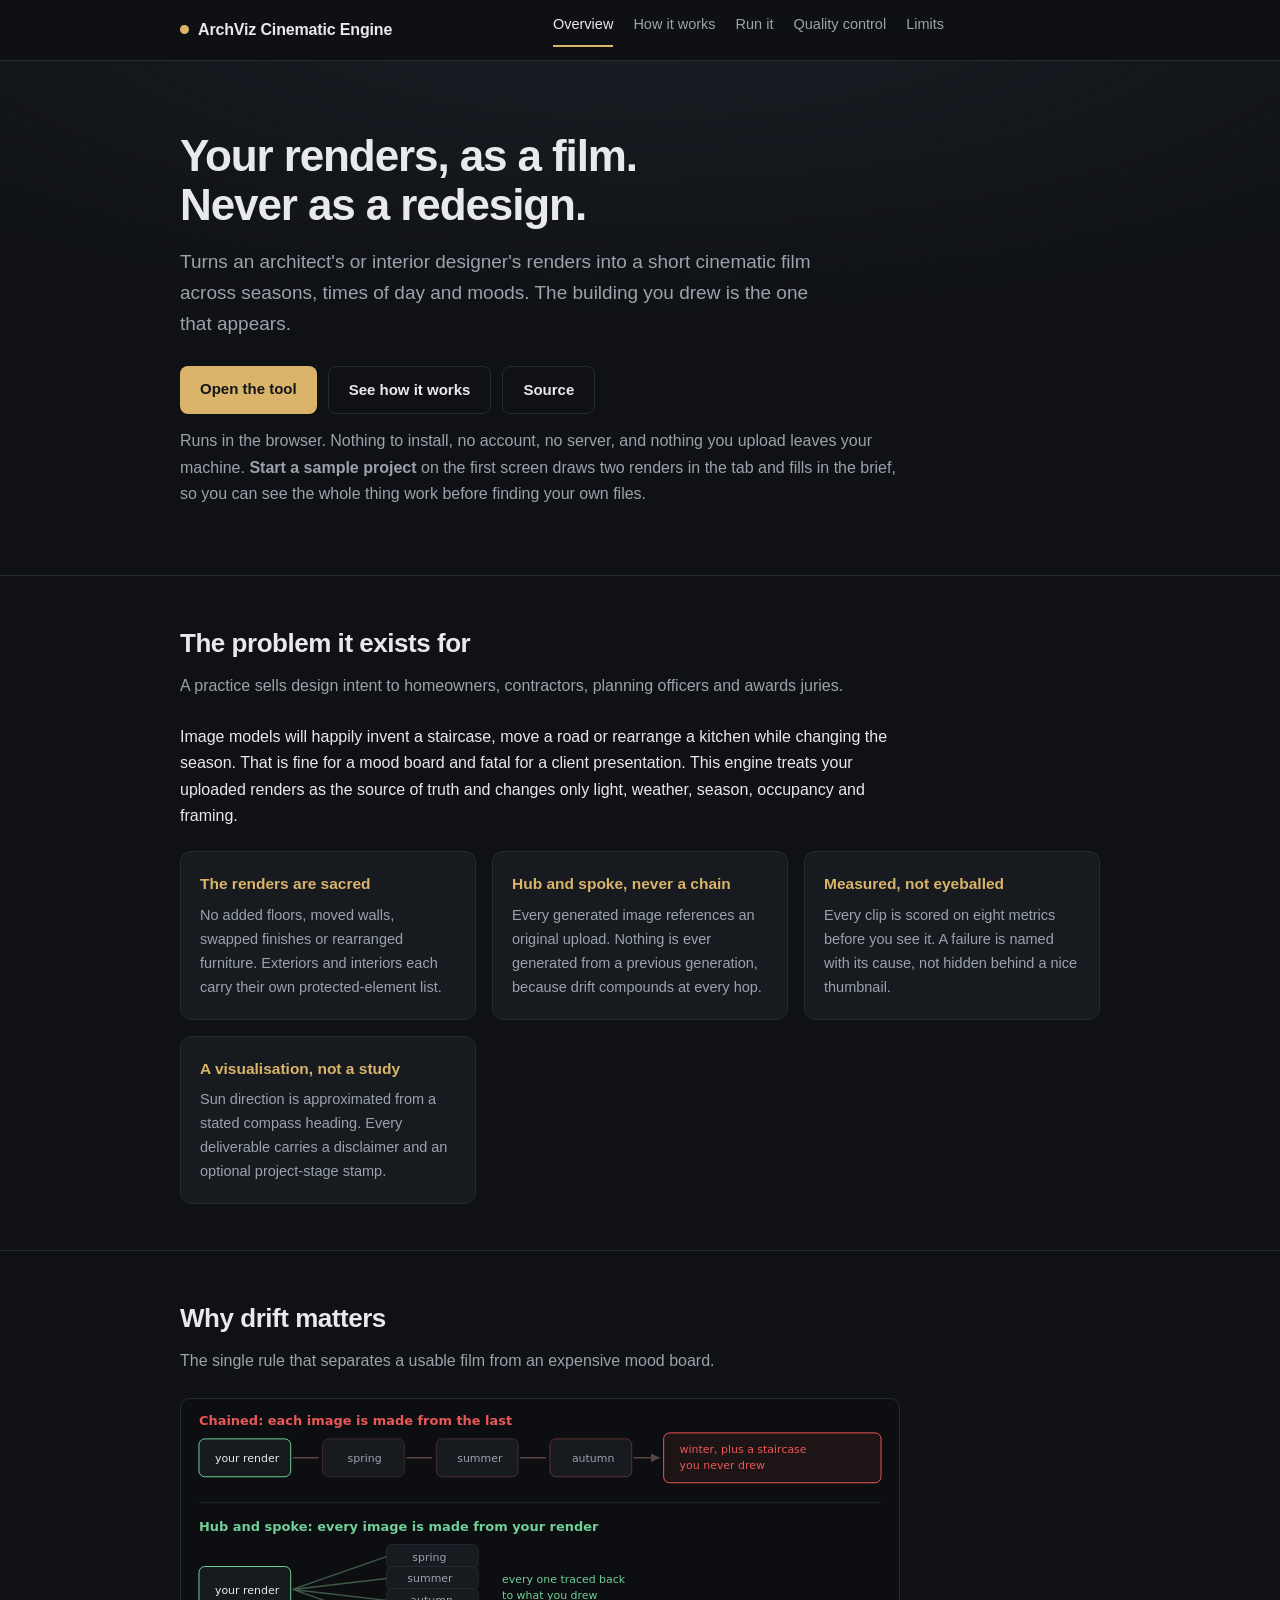
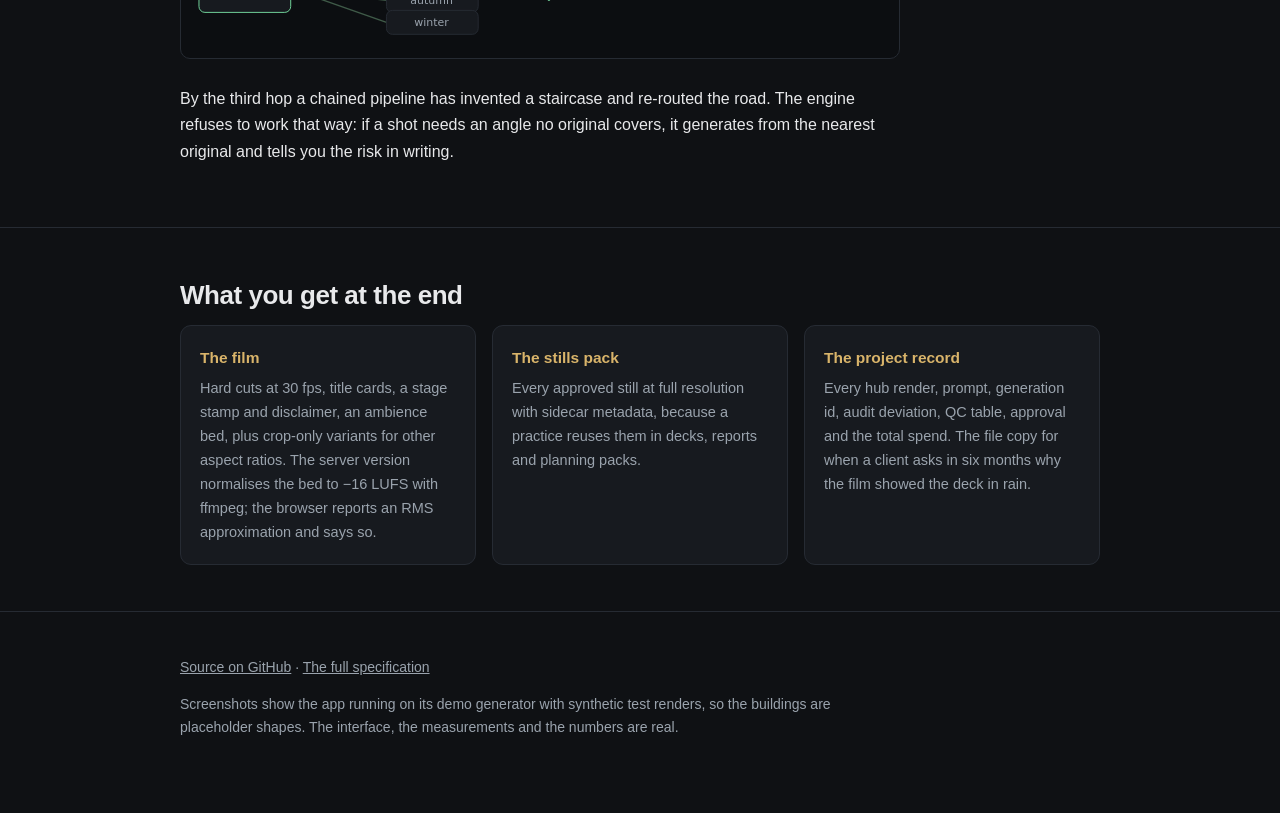
==== docs/about/index.html @ 9a4f6e8f "Put the working tool at the site root, and fix the upload button Two things the user hit, both real." ====
<!doctype html>
<html lang="en">
<head>
<meta charset="utf-8">
<meta name="viewport" content="width=device-width, initial-scale=1">
<title>ArchViz Cinematic Engine</title>
<meta name="description" content="Turns an architect's or interior designer's renders into a short cinematic film across seasons and times of day, without ever redesigning the building.">
<link rel="stylesheet" href="style.css">
<link rel="icon" href="data:image/svg+xml,<svg xmlns=%22http://www.w3.org/2000/svg%22 viewBox=%220 0 32 32%22><circle cx=%2216%22 cy=%2216%22 r=%2210%22 fill=%22%23d9b46a%22/></svg>">
</head>
<body>
<header class="nav"><div class="wrap">
  <a class="brand" href="index.html"><span class="dot"></span> ArchViz Cinematic Engine</a>
  <nav><a href="index.html" aria-current="page">Overview</a><a href="how-it-works.html">How it works</a><a href="running.html">Run it</a><a href="quality.html">Quality control</a><a href="limits.html">Limits</a><a class="navcta" href="../">Open the tool &rarr;</a></nav>
</div></header>

<div class="hero"><div class="wrap">
  <h1>Your renders, as a film.<br>Never as a redesign.</h1>
  <p class="lede">Turns an architect's or interior designer's renders into a short cinematic film across seasons, times of day and moods. The building you drew is the one that appears.</p>
  <div class="cta">
    <a class="btn" href="../">Open the tool</a>
    <a class="btn ghost" href="how-it-works.html">See how it works</a>
    <a class="btn ghost" href="https://github.com/argaurshar/Images-to-video-with-ref-video">Source</a>
  </div>
  <p class="muted" style="margin-top:14px">Runs in the browser. Nothing to install, no account, no server, and nothing you upload leaves your machine. <b>Start a sample project</b> on the first screen draws two renders in the tab and fills in the brief, so you can see the whole thing work before finding your own files.</p>
</div></div>

<section><div class="wrap">
  <h2>The problem it exists for</h2>
  <p class="sub">A practice sells design intent to homeowners, contractors, planning officers and awards juries.</p>
  <p>Image models will happily invent a staircase, move a road or rearrange a kitchen while changing the season. That is fine for a mood board and fatal for a client presentation. This engine treats your uploaded renders as the source of truth and changes only light, weather, season, occupancy and framing.</p>
  <div class="grid" style="margin-top:22px">
    <div class="card"><h3>The renders are sacred</h3><p>No added floors, moved walls, swapped finishes or rearranged furniture. Exteriors and interiors each carry their own protected-element list.</p></div>
    <div class="card"><h3>Hub and spoke, never a chain</h3><p>Every generated image references an original upload. Nothing is ever generated from a previous generation, because drift compounds at every hop.</p></div>
    <div class="card"><h3>Measured, not eyeballed</h3><p>Every clip is scored on eight metrics before you see it. A failure is named with its cause, not hidden behind a nice thumbnail.</p></div>
    <div class="card"><h3>A visualisation, not a study</h3><p>Sun direction is approximated from a stated compass heading. Every deliverable carries a disclaimer and an optional project-stage stamp.</p></div>
  </div>
</div></section>

<section><div class="wrap">
  <h2>Why drift matters</h2>
  <p class="sub">The single rule that separates a usable film from an expensive mood board.</p>
  <svg viewBox="0 0 720 260" style="width:100%;max-width:720px;border:1px solid var(--line);border-radius:10px;background:#0c0e11" role="img" aria-label="Diagram contrasting a chain of generations, which drifts, with a hub and spoke arrangement, which does not">
    <defs><marker id="ar" markerWidth="7" markerHeight="7" refX="6" refY="3" orient="auto"><path d="M0 0l6 3-6 3z" fill="#5a4444"/></marker></defs>
    <g font-family="system-ui,sans-serif">
      <text x="18" y="26" fill="#eb5757" font-size="13" font-weight="600">Chained: each image is made from the last</text>
      <g font-size="11">
        <rect x="18" y="40" width="92" height="38" rx="6" fill="#171a1f" stroke="#6fcf97"/><text x="34" y="63" fill="#e8e9eb">your render</text>
        <rect x="142" y="40" width="82" height="38" rx="6" fill="#171a1f" stroke="#3a2b2b"/><text x="167" y="63" fill="#9aa3ad">spring</text>
        <rect x="256" y="40" width="82" height="38" rx="6" fill="#171a1f" stroke="#4a2f2f"/><text x="277" y="63" fill="#9aa3ad">summer</text>
        <rect x="370" y="40" width="82" height="38" rx="6" fill="#171a1f" stroke="#5f3333"/><text x="392" y="63" fill="#9aa3ad">autumn</text>
        <rect x="484" y="34" width="218" height="50" rx="6" fill="#1d1416" stroke="#eb5757"/>
        <text x="500" y="54" fill="#eb5757">winter, plus a staircase</text><text x="500" y="70" fill="#eb5757">you never drew</text>
        <path d="M112 59h26M226 59h26M340 59h26M454 59h26" stroke="#5a4444" stroke-width="1.5" marker-end="url(#ar)"/>
      </g>
      <line x1="18" y1="104" x2="702" y2="104" stroke="#262b33"/>
      <text x="18" y="132" fill="#6fcf97" font-size="13" font-weight="600">Hub and spoke: every image is made from your render</text>
      <g font-size="11">
        <rect x="18" y="168" width="92" height="46" rx="6" fill="#171a1f" stroke="#6fcf97"/><text x="34" y="196" fill="#e8e9eb">your render</text>
        <path d="M112 191L206 158M112 191L206 180M112 191L206 202M112 191L206 224" stroke="#3f5a48" stroke-width="1.4"/>
        <rect x="206" y="146" width="92" height="24" rx="6" fill="#171a1f" stroke="#262b33"/><text x="232" y="162" fill="#9aa3ad">spring</text>
        <rect x="206" y="168" width="92" height="24" rx="6" fill="#171a1f" stroke="#262b33"/><text x="227" y="184" fill="#9aa3ad">summer</text>
        <rect x="206" y="190" width="92" height="24" rx="6" fill="#171a1f" stroke="#262b33"/><text x="230" y="206" fill="#9aa3ad">autumn</text>
        <rect x="206" y="212" width="92" height="24" rx="6" fill="#171a1f" stroke="#262b33"/><text x="234" y="228" fill="#9aa3ad">winter</text>
        <text x="322" y="185" fill="#6fcf97">every one traced back</text>
        <text x="322" y="201" fill="#6fcf97">to what you drew</text>
      </g>
    </g>
  </svg>
  <p style="margin-top:18px">By the third hop a chained pipeline has invented a staircase and re-routed the road. The engine refuses to work that way: if a shot needs an angle no original covers, it generates from the nearest original and tells you the risk in writing.</p>
</div></section>

<section><div class="wrap">
  <h2>What you get at the end</h2>
  <div class="grid">
    <div class="card"><h3>The film</h3><p>Hard cuts at 30 fps, title cards, a stage stamp and disclaimer, an ambience bed, plus crop-only variants for other aspect ratios. The server version normalises the bed to &minus;16 LUFS with ffmpeg; the browser reports an RMS approximation and says so.</p></div>
    <div class="card"><h3>The stills pack</h3><p>Every approved still at full resolution with sidecar metadata, because a practice reuses them in decks, reports and planning packs.</p></div>
    <div class="card"><h3>The project record</h3><p>Every hub render, prompt, generation id, audit deviation, QC table, approval and the total spend. The file copy for when a client asks in six months why the film showed the deck in rain.</p></div>
  </div>
</div></section>

<footer><div class="wrap">
  <p><a href="https://github.com/argaurshar/Images-to-video-with-ref-video">Source on GitHub</a> · <a href="https://github.com/argaurshar/Images-to-video-with-ref-video/blob/claude/app-md-review-enhance-its81i/SPEC.md">The full specification</a></p>
  <p>Screenshots show the app running on its demo generator with synthetic test renders, so the buildings are placeholder shapes. The interface, the measurements and the numbers are real.</p>
</div></footer>
</body>
</html>
---- docs/about/style.css ----
/* ArchViz Cinematic Engine — project site.
   No build step: plain CSS, shared by every page. */
:root{
  --bg:#0f1114; --panel:#171a1f; --panel2:#1c2027; --line:#262b33;
  --text:#e8e9eb; --muted:#9aa3ad; --accent:#d9b46a; --accent-dim:#8d7442;
  --ok:#6fcf97; --bad:#eb5757; --link:#7fb3ff;
  --w:960px;
}
*{box-sizing:border-box}
html{scroll-behavior:smooth}
body{margin:0;background:var(--bg);color:var(--text);
  font:16px/1.65 -apple-system,BlinkMacSystemFont,"Segoe UI",Helvetica,Arial,sans-serif;
  -webkit-font-smoothing:antialiased}
.wrap{max-width:var(--w);margin:0 auto;padding:0 20px}
a{color:var(--link);text-decoration:none}
a:hover{text-decoration:underline}

/* nav */
.nav{position:sticky;top:0;z-index:20;background:rgba(15,17,20,.92);
  backdrop-filter:blur(8px);border-bottom:1px solid var(--line)}
.nav .wrap{display:flex;align-items:center;gap:26px;height:60px}
.brand{font-weight:650;letter-spacing:-.01em;display:flex;align-items:center;gap:9px;
  color:var(--text);white-space:nowrap}
.brand:hover{text-decoration:none}
.brand .dot{width:9px;height:9px;border-radius:50%;background:var(--accent);flex:none}
.nav nav{display:flex;gap:20px;margin-left:auto;flex-wrap:wrap}
.nav nav a{color:var(--muted);font-size:14.5px}
.nav nav a:hover,.nav nav a[aria-current]{color:var(--text);text-decoration:none}
.nav nav a[aria-current]{box-shadow:inset 0 -2px 0 var(--accent);padding-bottom:3px}

/* hero */
.hero{padding:70px 0 52px;border-bottom:1px solid var(--line);
  background:radial-gradient(1000px 340px at 50% -80px,#1b1f26,transparent),var(--bg)}
h1{font-size:clamp(30px,5vw,44px);line-height:1.12;margin:0 0 16px;letter-spacing:-.025em}
.lede{color:var(--muted);font-size:19px;max-width:660px;margin:0 0 26px}
.cta{display:flex;gap:11px;flex-wrap:wrap}
.btn{display:inline-block;background:var(--accent);color:#14161a;padding:11px 20px;
  border-radius:8px;font-weight:650;font-size:15px}
.btn:hover{text-decoration:none;filter:brightness(1.07)}
.btn.ghost{background:transparent;color:var(--text);border:1px solid var(--line)}
.btn.ghost:hover{border-color:var(--accent-dim)}

/* structure */
section{padding:46px 0;border-bottom:1px solid var(--line)}
section:last-of-type{border-bottom:none}
h2{font-size:26px;margin:0 0 8px;letter-spacing:-.018em}
h3{font-size:17px;margin:26px 0 8px;color:var(--accent)}
.sub{color:var(--muted);margin:0 0 24px;max-width:680px}
p{max-width:720px}

/* cards */
.grid{display:grid;grid-template-columns:repeat(auto-fit,minmax(250px,1fr));gap:16px}
.card{background:var(--panel);border:1px solid var(--line);border-radius:11px;padding:19px}
.card h3{margin:0 0 7px;font-size:15.5px}
.card p{margin:0;color:var(--muted);font-size:14.5px}

/* figures */
figure{margin:0 0 30px}
figure img{width:100%;display:block;border:1px solid var(--line);border-radius:10px;background:#000}
figcaption{color:var(--muted);font-size:14.5px;margin-top:10px;max-width:760px}
figcaption strong{color:var(--text)}

/* steps */
.steps{counter-reset:s;list-style:none;padding:0;margin:0}
.steps li{counter-increment:s;position:relative;padding:0 0 22px 46px;
  border-left:1px solid var(--line);margin-left:13px}
.steps li:last-child{border-left-color:transparent;padding-bottom:0}
.steps li::before{content:counter(s);position:absolute;left:-14px;top:-2px;width:27px;height:27px;
  border-radius:50%;background:var(--panel2);border:1px solid var(--line);color:var(--accent);
  font-size:13px;font-weight:650;display:grid;place-items:center}
.steps li b{display:block;margin-bottom:3px}
.steps li p{margin:0;color:var(--muted);font-size:14.5px}

/* tables */
table{width:100%;border-collapse:collapse;font-size:14.5px;margin:12px 0}
th,td{text-align:left;padding:10px 11px;border-bottom:1px solid var(--line);vertical-align:top}
th{color:var(--muted);font-weight:550;font-size:13.5px;letter-spacing:.02em}
td code{font-size:13px}

/* code + notes */
code{font-family:ui-monospace,SFMono-Regular,Menlo,monospace;font-size:13.5px;
  background:#0c0e11;border:1px solid var(--line);border-radius:4px;padding:1px 5px}
pre{background:#0c0e11;border:1px solid var(--line);border-radius:9px;padding:15px;
  overflow-x:auto;font-size:13.5px;line-height:1.55}
pre code{background:none;border:none;padding:0}
.note{border-left:3px solid var(--accent);background:#14171c;padding:14px 17px;
  border-radius:0 9px 9px 0;margin:20px 0;max-width:760px}
.note strong{color:var(--accent)}
.note.warn{border-left-color:var(--bad)}
.note.warn strong{color:var(--bad)}

ul,ol{max-width:720px}
li{margin-bottom:7px}
.tag{display:inline-block;font-size:12px;padding:2px 9px;border-radius:11px;
  border:1px solid var(--line);color:var(--muted);margin:0 5px 5px 0}
.muted{color:var(--muted)}

footer{border-top:1px solid var(--line);padding:30px 0 60px;color:var(--muted);font-size:14px}
footer a{color:var(--muted);text-decoration:underline}

@media (max-width:640px){
  .nav .wrap{height:auto;padding-top:11px;padding-bottom:11px;flex-wrap:wrap;gap:12px}
  .nav nav{margin-left:0;gap:15px}
  section{padding:34px 0}
  .steps li{padding-left:38px}
}

/* the one link that matters on every page: the tool itself */
.nav nav a.navcta{color:#0e0e10;background:var(--gold);border-radius:999px;padding:5px 12px;font-weight:600}
.nav nav a.navcta:hover{background:#e6c37e;color:#0e0e10}
@media (max-width:640px){.nav nav a.navcta{padding:4px 10px}}
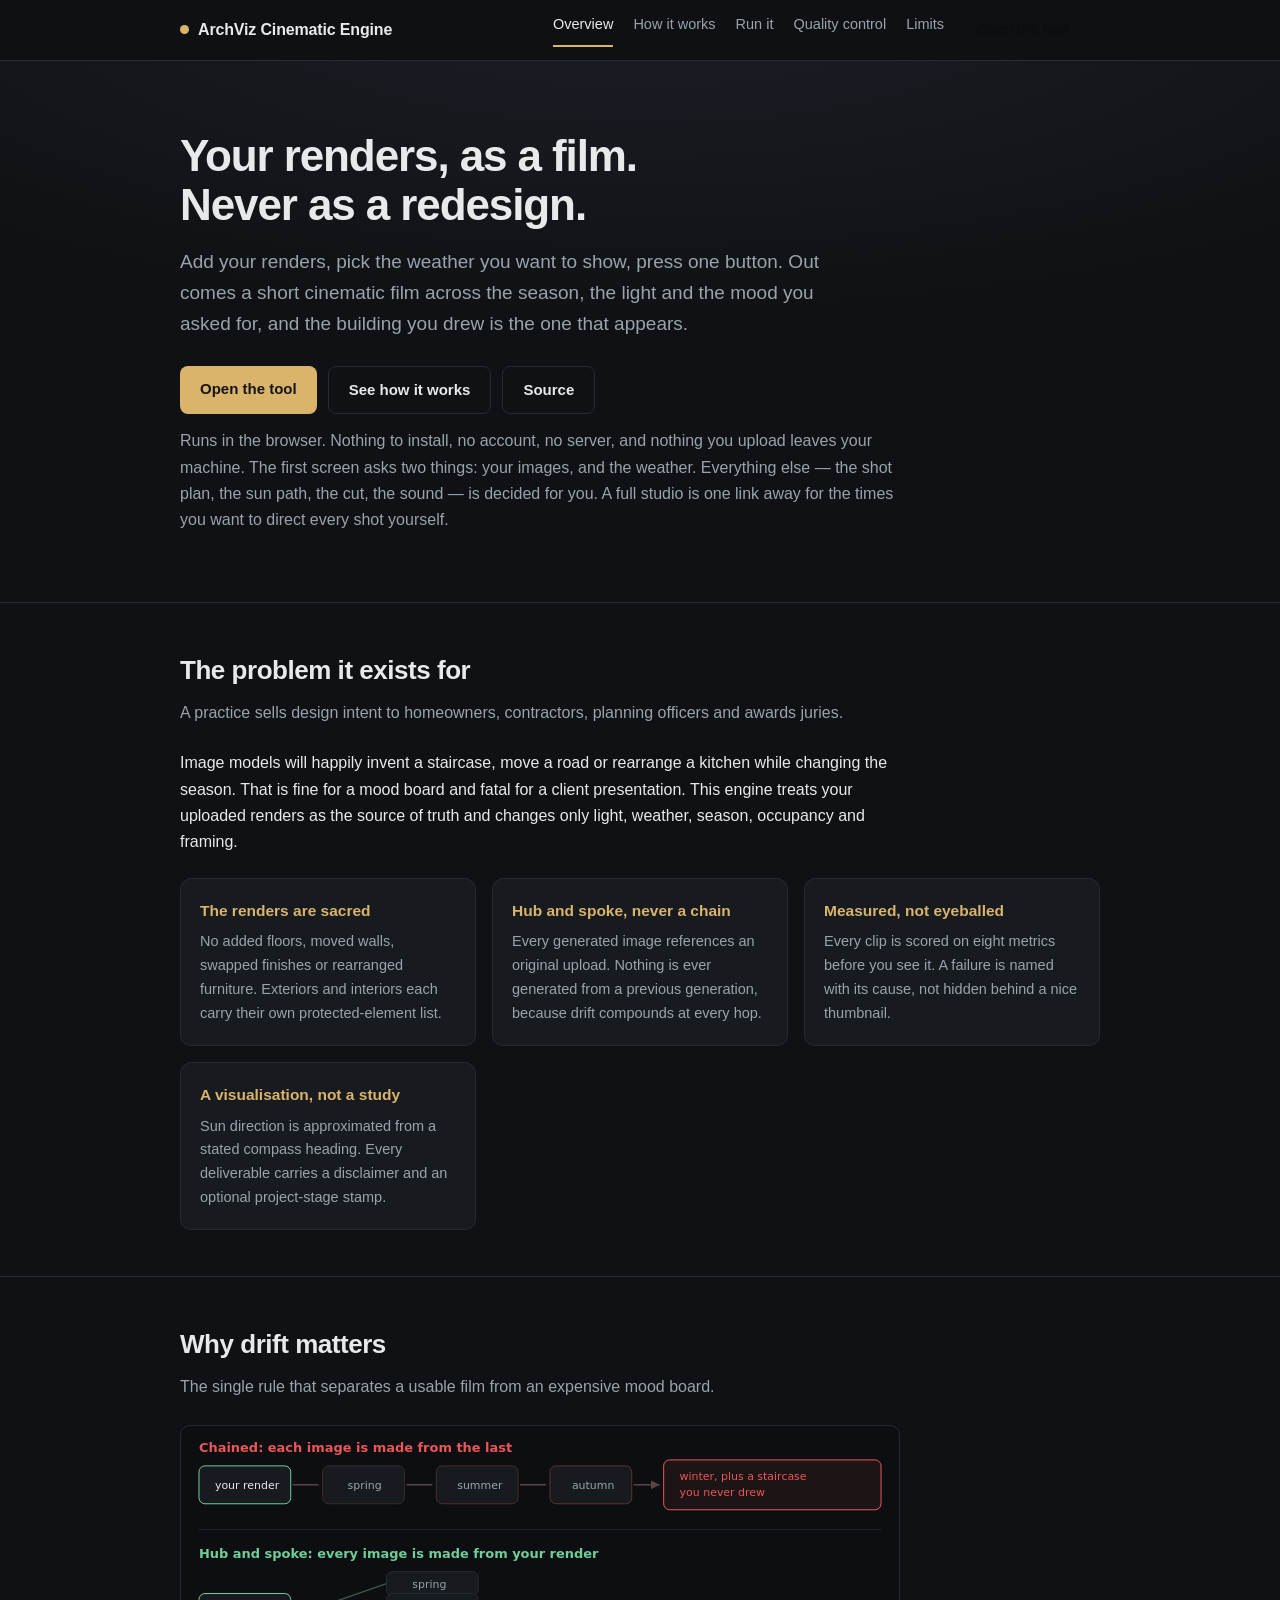
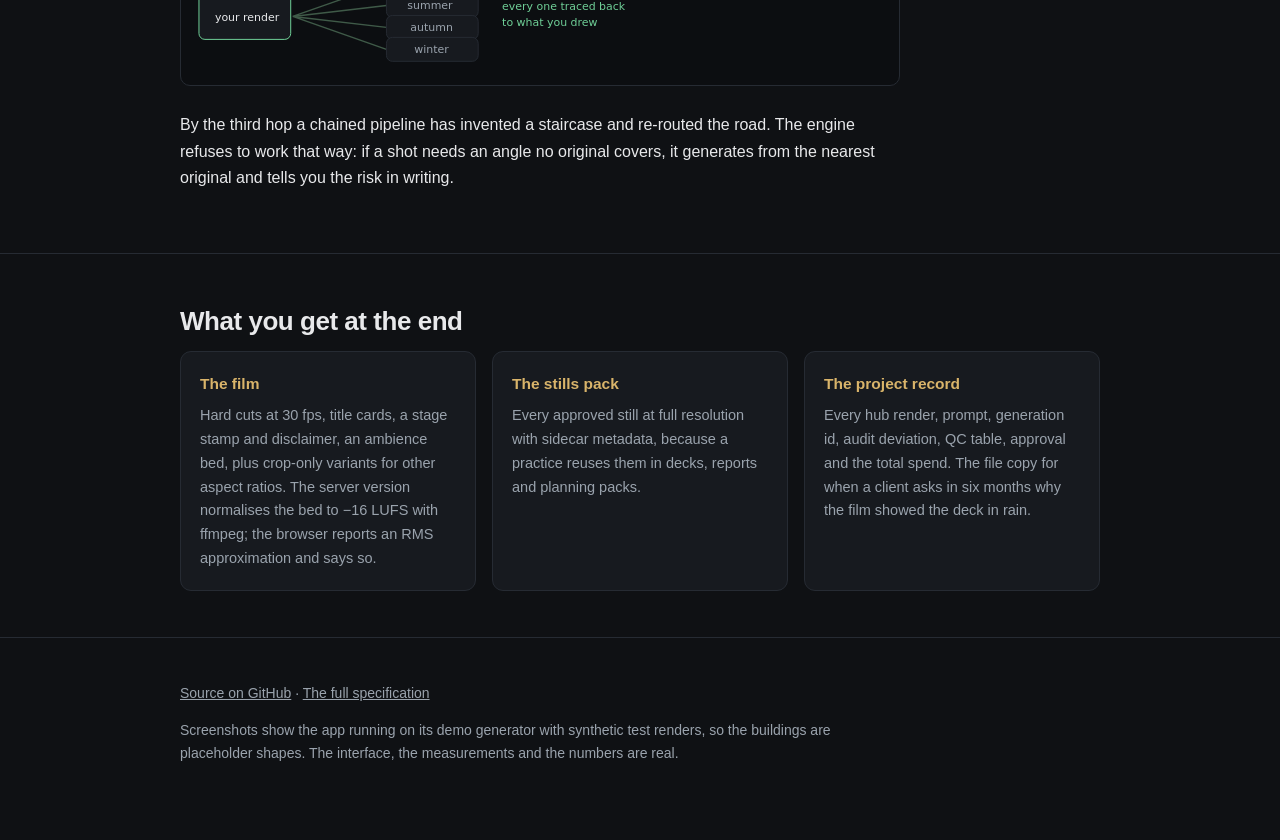
==== commit 174adf08: "Make the whole app one screen: images, a season, a film The nine-stage studio asked a designer to an" ====
--- a/docs/about/index.html
+++ b/docs/about/index.html
@@ -16,13 +16,13 @@
 
 <div class="hero"><div class="wrap">
   <h1>Your renders, as a film.<br>Never as a redesign.</h1>
-  <p class="lede">Turns an architect's or interior designer's renders into a short cinematic film across seasons, times of day and moods. The building you drew is the one that appears.</p>
+  <p class="lede">Add your renders, pick the weather you want to show, press one button. Out comes a short cinematic film across the season, the light and the mood you asked for, and the building you drew is the one that appears.</p>
   <div class="cta">
     <a class="btn" href="../">Open the tool</a>
     <a class="btn ghost" href="how-it-works.html">See how it works</a>
     <a class="btn ghost" href="https://github.com/argaurshar/Images-to-video-with-ref-video">Source</a>
   </div>
-  <p class="muted" style="margin-top:14px">Runs in the browser. Nothing to install, no account, no server, and nothing you upload leaves your machine. <b>Start a sample project</b> on the first screen draws two renders in the tab and fills in the brief, so you can see the whole thing work before finding your own files.</p>
+  <p class="muted" style="margin-top:14px">Runs in the browser. Nothing to install, no account, no server, and nothing you upload leaves your machine. The first screen asks two things: your images, and the weather. Everything else &mdash; the shot plan, the sun path, the cut, the sound &mdash; is decided for you. A full studio is one link away for the times you want to direct every shot yourself.</p>
 </div></div>
 
 <section><div class="wrap">
